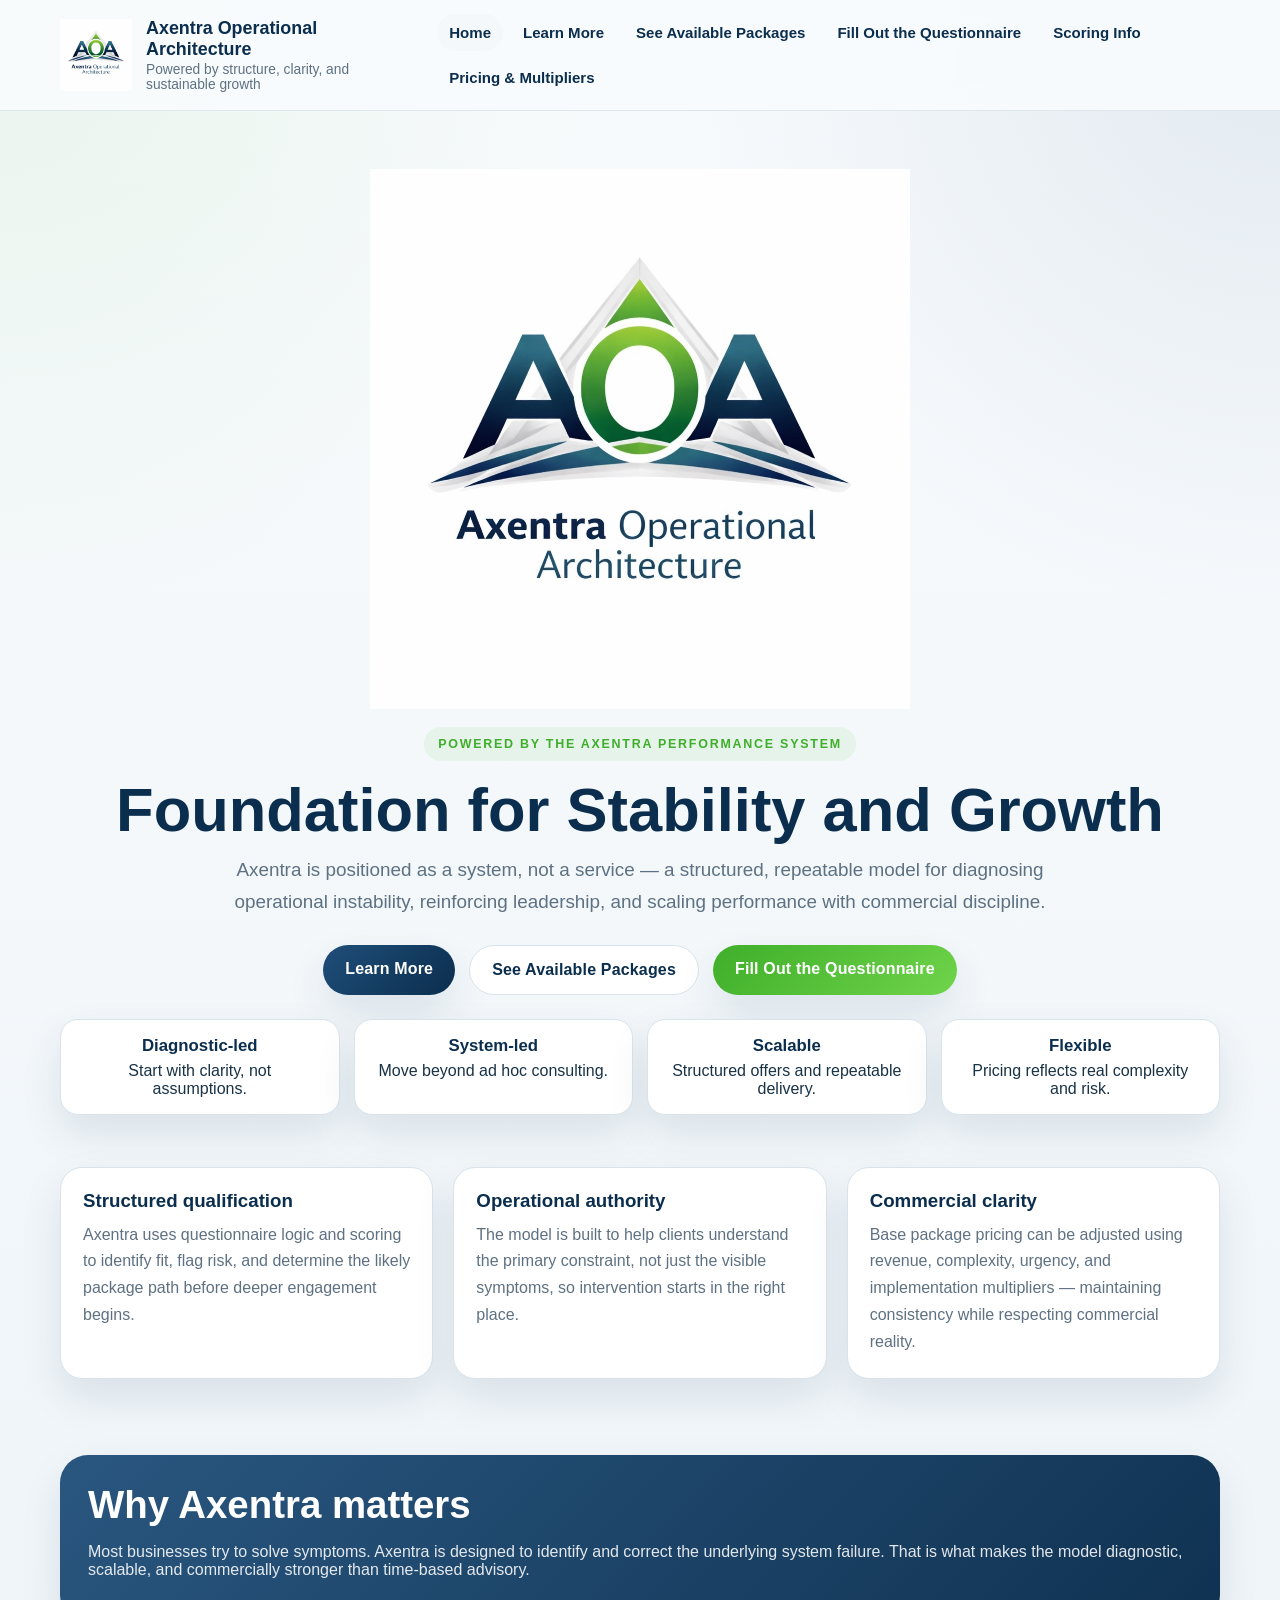
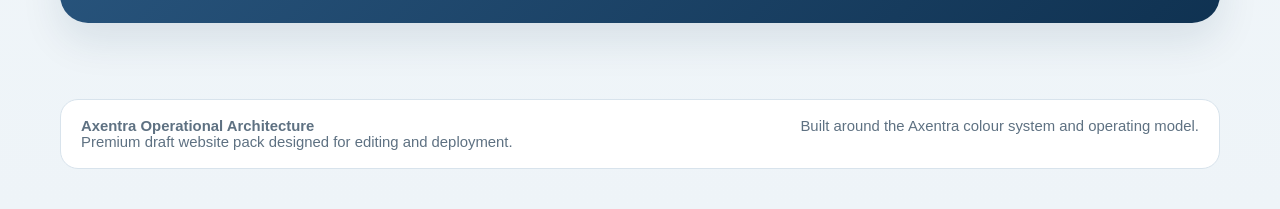
==== index.html @ b26572e5 "Add files via upload" ====
<!doctype html>
<html lang="en">
<head>
  <meta charset="utf-8">
  <meta name="viewport" content="width=device-width,initial-scale=1">
  <title>Home | Axentra Operational Architecture</title>
  <link rel="stylesheet" href="styles.css">
</head>
<body>
  <header class="site-header">
    <div class="container header-inner">
      <a href="index.html" class="brand">
        <img src="logo.png" alt="Axentra logo">
        <div class="brand-text">
          <div class="brand-title">Axentra Operational Architecture</div>
          <div class="brand-sub">Powered by structure, clarity, and sustainable growth</div>
        </div>
      </a>
      <nav class="nav"><a href="index.html" class="active">Home</a><a href="learn-more.html" class="">Learn More</a><a href="packages.html" class="">See Available Packages</a><a href="questionnaire.html" class="">Fill Out the Questionnaire</a><a href="scoring.html" class="">Scoring Info</a><a href="pricing.html" class="">Pricing & Multipliers</a></nav>
    </div>
  </header>
  
<main>
  <section class="hero container">
    <img class="hero-logo" src="logo.png" alt="Axentra logo">
    <div class="eyebrow">Powered by the Axentra Performance System</div>
    <h1>Foundation for Stability and Growth</h1>
    <p class="lead">Axentra is positioned as a system, not a service — a structured, repeatable model for diagnosing operational instability, reinforcing leadership, and scaling performance with commercial discipline.</p>
    <div class="hero-actions">
      <a class="btn btn-primary" href="learn-more.html">Learn More</a>
      <a class="btn btn-secondary" href="packages.html">See Available Packages</a>
      <a class="btn btn-accent" href="questionnaire.html">Fill Out the Questionnaire</a>
    </div>
    <div class="kicker-grid">
      <div class="kicker"><strong>Diagnostic-led</strong>Start with clarity, not assumptions.</div>
      <div class="kicker"><strong>System-led</strong>Move beyond ad hoc consulting.</div>
      <div class="kicker"><strong>Scalable</strong>Structured offers and repeatable delivery.</div>
      <div class="kicker"><strong>Flexible</strong>Pricing reflects real complexity and risk.</div>
    </div>
  </section>

  <section class="section">
    <div class="container cards">
      <div class="card">
        <h3>Structured qualification</h3>
        <p>Axentra uses questionnaire logic and scoring to identify fit, flag risk, and determine the likely package path before deeper engagement begins.</p>
      </div>
      <div class="card">
        <h3>Operational authority</h3>
        <p>The model is built to help clients understand the primary constraint, not just the visible symptoms, so intervention starts in the right place.</p>
      </div>
      <div class="card">
        <h3>Commercial clarity</h3>
        <p>Base package pricing can be adjusted using revenue, complexity, urgency, and implementation multipliers — maintaining consistency while respecting commercial reality.</p>
      </div>
    </div>
  </section>

  <section class="section">
    <div class="container highlight-band">
      <h2>Why Axentra matters</h2>
      <p>Most businesses try to solve symptoms. Axentra is designed to identify and correct the underlying system failure. That is what makes the model diagnostic, scalable, and commercially stronger than time-based advisory.</p>
    </div>
  </section>
</main>

  <footer class="footer">
    <div class="container footer-box">
      <div><strong>Axentra Operational Architecture</strong><br>Premium draft website pack designed for editing and deployment.</div>
      <div>Built around the Axentra colour system and operating model.</div>
    </div>
  </footer>
  <script src="script.js"></script>
</body>
</html>
---- styles.css ----
:root{
  --navy:#0B2E4E;
  --blue:#1F4E79;
  --green:#3FAE2A;
  --light-green:#6FD44A;
  --orange:#F59E0B;
  --teal:#14B8A6;
  --red:#EF4444;
  --soft:#F4F8FB;
  --line:#D8E3EC;
  --text:#183246;
  --muted:#5E7182;
  --white:#FFFFFF;
  --shadow:0 18px 40px rgba(11,46,78,.10);
  --radius:22px;
  --max:1160px;
}
*{box-sizing:border-box}
html{scroll-behavior:smooth}
body{
  margin:0;
  font-family:Arial,Helvetica,sans-serif;
  color:var(--text);
  background:
    radial-gradient(circle at top left, rgba(63,174,42,.08), transparent 28%),
    radial-gradient(circle at top right, rgba(31,78,121,.10), transparent 28%),
    linear-gradient(180deg,#f8fbfd 0%, #eef4f8 100%);
}
a{color:var(--blue);text-decoration:none}
a:hover{text-decoration:underline}
img{display:block;max-width:100%}
.container{width:min(var(--max), calc(100% - 34px));margin:0 auto}
.site-header{
  position:sticky;top:0;z-index:50;
  background:rgba(248,251,253,.93);
  backdrop-filter:blur(12px);
  border-bottom:1px solid rgba(216,227,236,.85);
}
.header-inner{
  display:flex;align-items:center;justify-content:space-between;
  gap:20px;padding:14px 0;
}
.brand{display:flex;align-items:center;gap:14px;min-width:0}
.brand img{width:72px;height:auto}
.brand-text{min-width:0}
.brand-title{font-size:1.12rem;font-weight:800;color:var(--navy)}
.brand-sub{font-size:.86rem;color:var(--muted);margin-top:2px}
.nav{display:flex;flex-wrap:wrap;gap:8px}
.nav a{
  padding:10px 12px;border-radius:999px;
  color:var(--navy);font-weight:700;font-size:.94rem
}
.nav a.active,.nav a:hover{background:var(--soft);text-decoration:none}

.hero{
  padding:58px 0 26px;
  text-align:center;
}
.hero-logo{width:min(540px,88vw);margin:0 auto 18px}
.eyebrow{
  display:inline-block;padding:10px 14px;border-radius:999px;
  text-transform:uppercase;letter-spacing:.14em;font-size:.78rem;font-weight:800;
  color:var(--green);background:rgba(63,174,42,.08)
}
h1{
  margin:18px 0 12px;
  font-size:clamp(2.2rem,4.8vw,4.2rem);
  line-height:1.02;color:var(--navy)
}
.lead,.page-lead{
  max-width:860px;margin:0 auto;
  font-size:clamp(1.02rem,1.9vw,1.18rem);line-height:1.72;color:var(--muted)
}
.hero-actions{
  display:flex;justify-content:center;flex-wrap:wrap;gap:14px;margin-top:26px
}
.btn{
  display:inline-block;padding:15px 22px;border-radius:999px;
  font-weight:800;transition:.18s ease;letter-spacing:.01em
}
.btn:hover{transform:translateY(-1px);text-decoration:none}
.btn-primary{background:linear-gradient(135deg,var(--blue),var(--navy));color:#fff;box-shadow:var(--shadow)}
.btn-accent{background:linear-gradient(135deg,var(--green),var(--light-green));color:#fff;box-shadow:var(--shadow)}
.btn-secondary{background:#fff;color:var(--navy);border:1px solid var(--line)}

.section{padding:26px 0 50px}
.section h2,.page-title{
  margin:0 0 10px;color:var(--navy);font-size:clamp(1.7rem,3vw,2.5rem)
}
.section-intro{margin:0 0 22px;color:var(--muted);line-height:1.7}
.page-hero{padding:42px 0 10px}
.page-header-logo{width:180px;margin-bottom:16px}
.badge{
  display:inline-block;padding:7px 11px;border-radius:999px;
  background:rgba(31,78,121,.09);color:var(--blue);
  font-size:.8rem;font-weight:800;letter-spacing:.03em
}
.grid-3,.grid-2,.cards{display:grid;gap:20px}
.grid-3,.cards{grid-template-columns:repeat(3,minmax(0,1fr))}
.grid-2{grid-template-columns:repeat(2,minmax(0,1fr))}
.card{
  background:#fff;border:1px solid var(--line);border-radius:var(--radius);
  padding:22px;box-shadow:var(--shadow)
}
.card h3{margin:0 0 10px;color:var(--navy)}
.card p{margin:0;color:var(--muted);line-height:1.68}
.card ul{margin:0;padding-left:18px;line-height:1.68}
.highlight-band{
  background:linear-gradient(135deg, rgba(31,78,121,.95), rgba(11,46,78,.98));
  color:#fff;border-radius:28px;padding:28px;box-shadow:var(--shadow)
}
.highlight-band h2{color:#fff}
.highlight-band p{color:rgba(255,255,255,.88)}
.package-card .sub{margin:.15rem 0 1rem;color:var(--muted)}
.note{margin-top:14px;font-size:.92rem;color:var(--muted)}
.table-wrap{
  background:#fff;border:1px solid var(--line);border-radius:var(--radius);
  overflow-x:auto;box-shadow:var(--shadow)
}
table{width:100%;border-collapse:collapse;min-width:760px}
th,td{padding:14px 16px;border-bottom:1px solid var(--line);vertical-align:top}
th{background:var(--navy);color:#fff;text-align:left}
tr:nth-child(even) td{background:#fbfdff}
.form-wrap,.score-panel{
  background:#fff;border:1px solid var(--line);border-radius:var(--radius);
  padding:24px;box-shadow:var(--shadow)
}
.score-panel{
  background:
   linear-gradient(135deg, rgba(31,78,121,.06), rgba(63,174,42,.06)),
   #fff;
}
.score-big{font-size:3rem;line-height:1;color:var(--navy);font-weight:900;margin:8px 0 10px}
.score-tier{font-size:1.16rem;font-weight:800;color:var(--green);margin-bottom:10px}
.field{margin-bottom:18px}
label{display:block;font-weight:800;margin-bottom:8px;color:var(--navy)}
.radio-group{display:grid;gap:9px}
.radio-item{
  display:flex;gap:10px;align-items:flex-start;padding:12px 14px;
  border-radius:14px;border:1px solid var(--line);background:#fcfeff
}
.radio-item input{width:auto;margin-top:2px}
.radio-item span{display:block}
.muted{color:var(--muted)}
.hr{border:0;border-top:1px solid var(--line);margin:18px 0}
.footer{padding:26px 0 40px;color:var(--muted);font-size:.93rem}
.footer-box{
  display:flex;justify-content:space-between;gap:18px;flex-wrap:wrap;
  background:#fff;border:1px solid var(--line);border-radius:18px;padding:18px 20px
}
.list-check{padding-left:18px;line-height:1.7}
.kicker-grid{display:grid;grid-template-columns:repeat(4,minmax(0,1fr));gap:14px;margin-top:24px}
.kicker{
  background:#fff;border:1px solid var(--line);border-radius:18px;padding:16px 18px;box-shadow:var(--shadow)
}
.kicker strong{display:block;color:var(--navy);font-size:1.05rem;margin-bottom:6px}
@media (max-width:980px){
  .grid-3,.cards,.grid-2,.kicker-grid{grid-template-columns:1fr}
  .header-inner{flex-direction:column;align-items:flex-start}
}
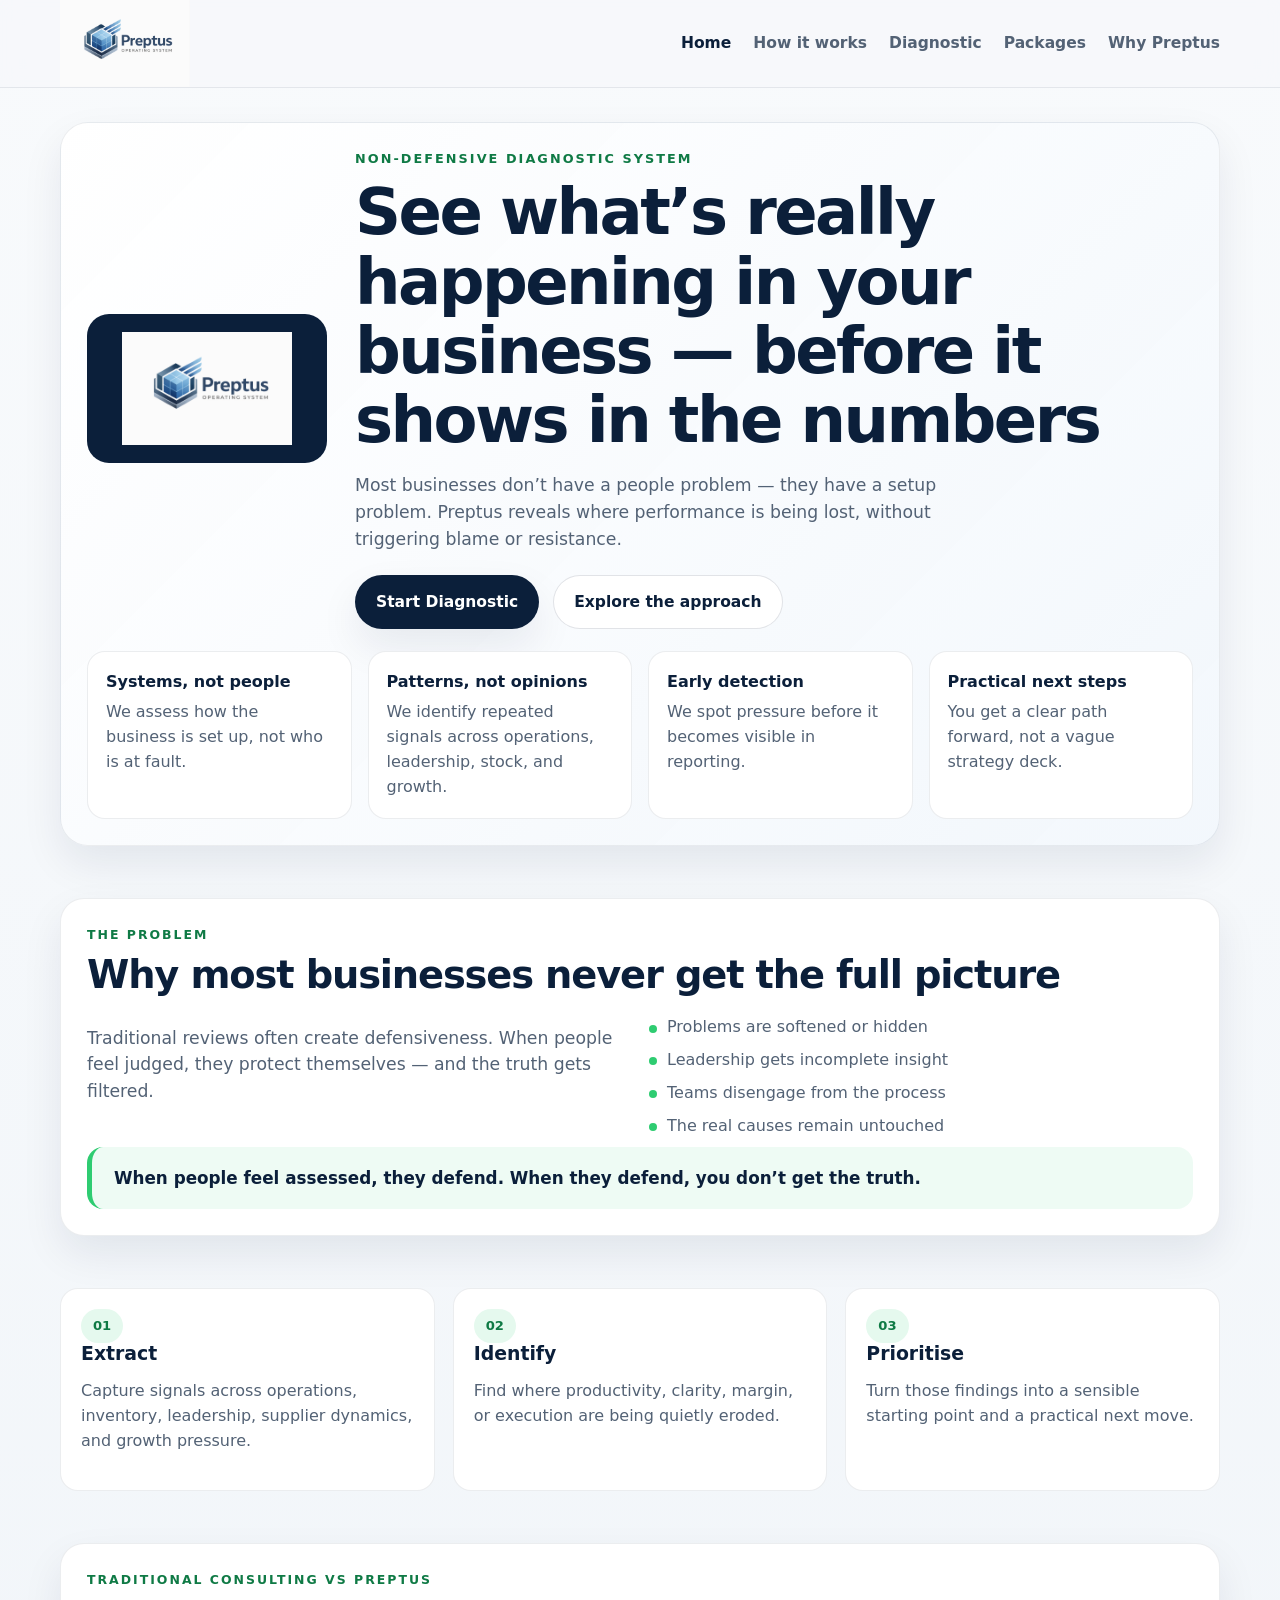
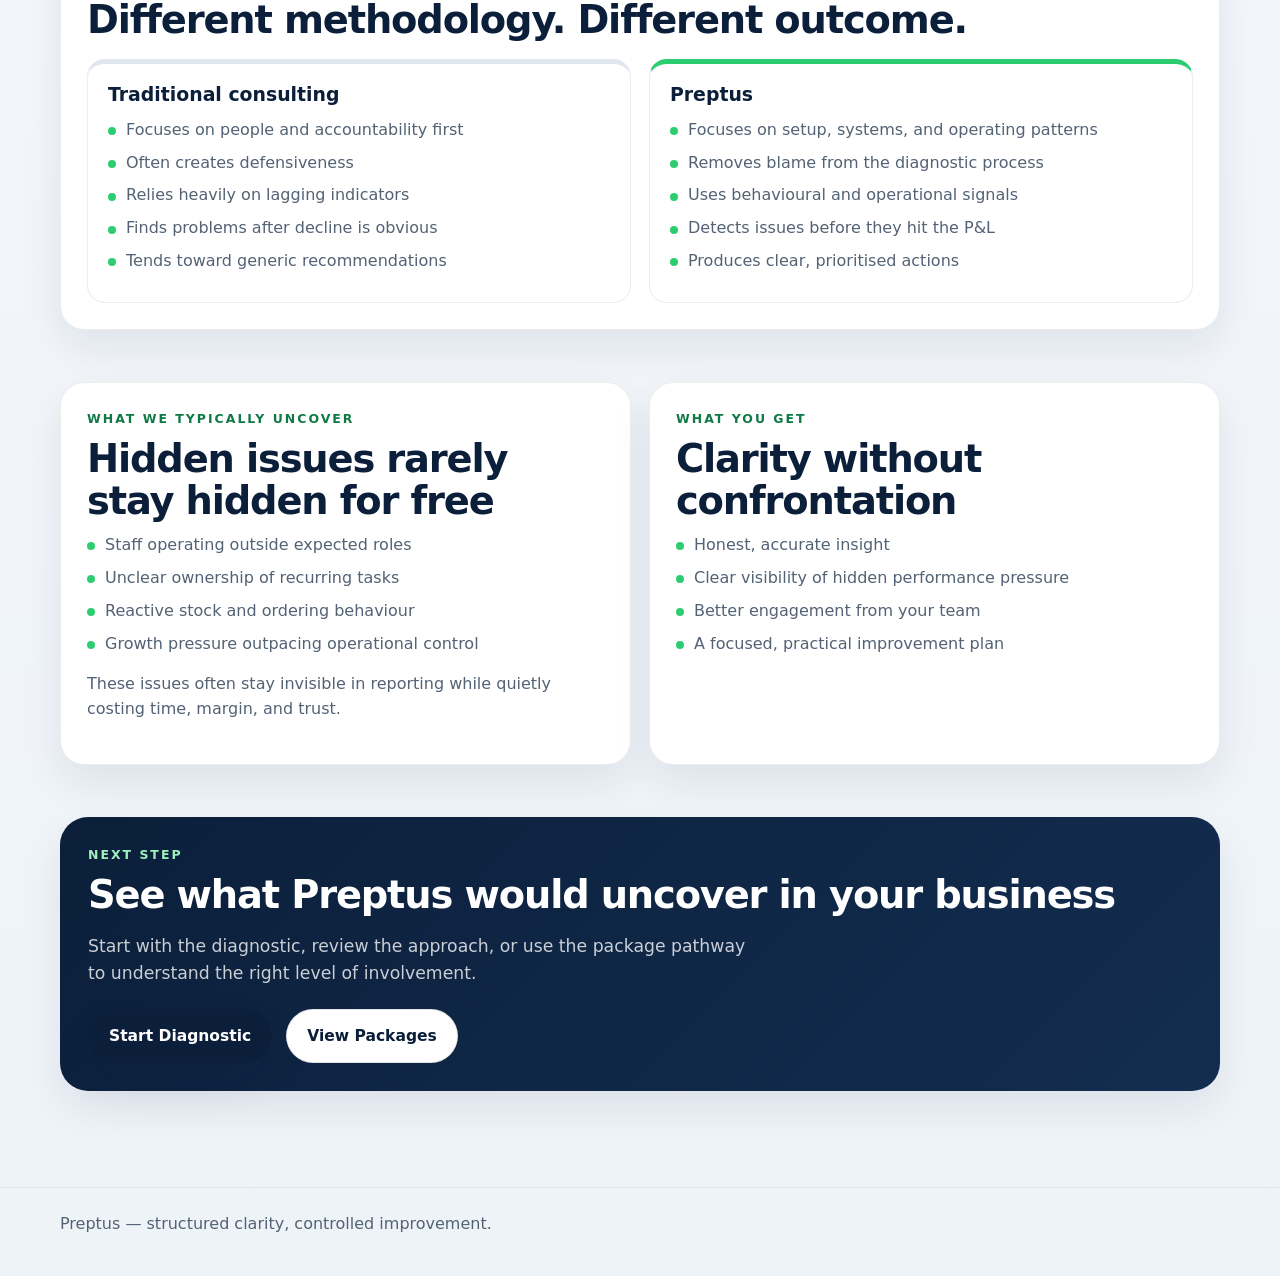
==== commit 210e707c: "Add files via upload" ====
--- a/index.html
+++ b/index.html
@@ -1,75 +1,167 @@
-<!doctype html>
+<!DOCTYPE html>
 <html lang="en">
 <head>
-  <meta charset="utf-8">
-  <meta name="viewport" content="width=device-width,initial-scale=1">
-  <title>Home | Axentra Operational Architecture</title>
-  <link rel="stylesheet" href="styles.css">
+  <meta charset="UTF-8" />
+  <meta name="viewport" content="width=device-width, initial-scale=1.0" />
+  <title>Preptus | See what’s really happening in your business</title>
+  <meta name="description" content="Preptus is a non-defensive diagnostic system that reveals hidden operational issues before they show in the numbers." />
+  <link rel="stylesheet" href="styles.css" />
 </head>
 <body>
   <header class="site-header">
-    <div class="container header-inner">
-      <a href="index.html" class="brand">
-        <img src="logo.png" alt="Axentra logo">
-        <div class="brand-text">
-          <div class="brand-title">Axentra Operational Architecture</div>
-          <div class="brand-sub">Powered by structure, clarity, and sustainable growth</div>
-        </div>
+    <div class="container nav-wrap">
+      <a class="brand" href="index.html">
+        <img src="assets/logo.png" alt="Preptus logo" />
       </a>
-      <nav class="nav"><a href="index.html" class="active">Home</a><a href="learn-more.html" class="">Learn More</a><a href="packages.html" class="">See Available Packages</a><a href="questionnaire.html" class="">Fill Out the Questionnaire</a><a href="scoring.html" class="">Scoring Info</a><a href="pricing.html" class="">Pricing & Multipliers</a></nav>
+      <nav class="nav-links">
+        <a class="active" href="index.html">Home</a>
+        <a href="how-it-works.html">How it works</a>
+        <a href="diagnostic.html">Diagnostic</a>
+        <a href="packages.html">Packages</a>
+        <a href="why-preptus.html">Why Preptus</a>
+      </nav>
     </div>
   </header>
-  
-<main>
-  <section class="hero container">
-    <img class="hero-logo" src="logo.png" alt="Axentra logo">
-    <div class="eyebrow">Powered by the Axentra Performance System</div>
-    <h1>Foundation for Stability and Growth</h1>
-    <p class="lead">Axentra is positioned as a system, not a service — a structured, repeatable model for diagnosing operational instability, reinforcing leadership, and scaling performance with commercial discipline.</p>
-    <div class="hero-actions">
-      <a class="btn btn-primary" href="learn-more.html">Learn More</a>
-      <a class="btn btn-secondary" href="packages.html">See Available Packages</a>
-      <a class="btn btn-accent" href="questionnaire.html">Fill Out the Questionnaire</a>
-    </div>
-    <div class="kicker-grid">
-      <div class="kicker"><strong>Diagnostic-led</strong>Start with clarity, not assumptions.</div>
-      <div class="kicker"><strong>System-led</strong>Move beyond ad hoc consulting.</div>
-      <div class="kicker"><strong>Scalable</strong>Structured offers and repeatable delivery.</div>
-      <div class="kicker"><strong>Flexible</strong>Pricing reflects real complexity and risk.</div>
-    </div>
-  </section>
 
-  <section class="section">
-    <div class="container cards">
-      <div class="card">
-        <h3>Structured qualification</h3>
-        <p>Axentra uses questionnaire logic and scoring to identify fit, flag risk, and determine the likely package path before deeper engagement begins.</p>
+  <main>
+    <section class="hero-band">
+      <div class="container">
+        <div class="hero-panel">
+          <div class="header-band">
+            <div class="logo-box">
+              <img src="assets/logo.png" alt="Preptus logo" />
+            </div>
+            <div>
+              <div class="eyebrow">Non-defensive diagnostic system</div>
+              <h1>See what’s really happening in your business — before it shows in the numbers</h1>
+              <p class="lead">Most businesses don’t have a people problem — they have a setup problem. Preptus reveals where performance is being lost, without triggering blame or resistance.</p>
+              <div class="hero-actions">
+                <a class="btn btn-primary" href="diagnostic.html">Start Diagnostic</a>
+                <a class="btn btn-secondary" href="how-it-works.html">Explore the approach</a>
+              </div>
+            </div>
+          </div>
+          <div class="hero-mini-grid">
+            <div class="hero-mini"><strong>Systems, not people</strong><span class="muted">We assess how the business is set up, not who is at fault.</span></div>
+            <div class="hero-mini"><strong>Patterns, not opinions</strong><span class="muted">We identify repeated signals across operations, leadership, stock, and growth.</span></div>
+            <div class="hero-mini"><strong>Early detection</strong><span class="muted">We spot pressure before it becomes visible in reporting.</span></div>
+            <div class="hero-mini"><strong>Practical next steps</strong><span class="muted">You get a clear path forward, not a vague strategy deck.</span></div>
+          </div>
+        </div>
       </div>
-      <div class="card">
-        <h3>Operational authority</h3>
-        <p>The model is built to help clients understand the primary constraint, not just the visible symptoms, so intervention starts in the right place.</p>
+    </section>
+
+    <section>
+      <div class="container section-card">
+        <div class="kicker">The problem</div>
+        <h2>Why most businesses never get the full picture</h2>
+        <div class="grid-2">
+          <div>
+            <p class="lead">Traditional reviews often create defensiveness. When people feel judged, they protect themselves — and the truth gets filtered.</p>
+          </div>
+          <div>
+            <ul class="clean">
+              <li>Problems are softened or hidden</li>
+              <li>Leadership gets incomplete insight</li>
+              <li>Teams disengage from the process</li>
+              <li>The real causes remain untouched</li>
+            </ul>
+          </div>
+        </div>
+        <div class="quote-band">When people feel assessed, they defend. When they defend, you don’t get the truth.</div>
       </div>
-      <div class="card">
-        <h3>Commercial clarity</h3>
-        <p>Base package pricing can be adjusted using revenue, complexity, urgency, and implementation multipliers — maintaining consistency while respecting commercial reality.</p>
+    </section>
+
+    <section>
+      <div class="container grid-3">
+        <article class="step">
+          <div class="badge">01</div>
+          <h3>Extract</h3>
+          <p class="muted">Capture signals across operations, inventory, leadership, supplier dynamics, and growth pressure.</p>
+        </article>
+        <article class="step">
+          <div class="badge">02</div>
+          <h3>Identify</h3>
+          <p class="muted">Find where productivity, clarity, margin, or execution are being quietly eroded.</p>
+        </article>
+        <article class="step">
+          <div class="badge">03</div>
+          <h3>Prioritise</h3>
+          <p class="muted">Turn those findings into a sensible starting point and a practical next move.</p>
+        </article>
       </div>
-    </div>
-  </section>
+    </section>
 
-  <section class="section">
-    <div class="container highlight-band">
-      <h2>Why Axentra matters</h2>
-      <p>Most businesses try to solve symptoms. Axentra is designed to identify and correct the underlying system failure. That is what makes the model diagnostic, scalable, and commercially stronger than time-based advisory.</p>
-    </div>
-  </section>
-</main>
+    <section>
+      <div class="container section-card">
+        <div class="kicker">Traditional consulting vs Preptus</div>
+        <h2>Different methodology. Different outcome.</h2>
+        <div class="compare-grid">
+          <div class="compare-cell negative">
+            <h3>Traditional consulting</h3>
+            <ul class="clean">
+              <li>Focuses on people and accountability first</li>
+              <li>Often creates defensiveness</li>
+              <li>Relies heavily on lagging indicators</li>
+              <li>Finds problems after decline is obvious</li>
+              <li>Tends toward generic recommendations</li>
+            </ul>
+          </div>
+          <div class="compare-cell positive">
+            <h3>Preptus</h3>
+            <ul class="clean">
+              <li>Focuses on setup, systems, and operating patterns</li>
+              <li>Removes blame from the diagnostic process</li>
+              <li>Uses behavioural and operational signals</li>
+              <li>Detects issues before they hit the P&amp;L</li>
+              <li>Produces clear, prioritised actions</li>
+            </ul>
+          </div>
+        </div>
+      </div>
+    </section>
+
+    <section>
+      <div class="container grid-2">
+        <div class="section-card">
+          <div class="kicker">What we typically uncover</div>
+          <h2>Hidden issues rarely stay hidden for free</h2>
+          <ul class="clean">
+            <li>Staff operating outside expected roles</li>
+            <li>Unclear ownership of recurring tasks</li>
+            <li>Reactive stock and ordering behaviour</li>
+            <li>Growth pressure outpacing operational control</li>
+          </ul>
+          <p class="muted">These issues often stay invisible in reporting while quietly costing time, margin, and trust.</p>
+        </div>
+        <div class="section-card">
+          <div class="kicker">What you get</div>
+          <h2>Clarity without confrontation</h2>
+          <ul class="clean">
+            <li>Honest, accurate insight</li>
+            <li>Clear visibility of hidden performance pressure</li>
+            <li>Better engagement from your team</li>
+            <li>A focused, practical improvement plan</li>
+          </ul>
+        </div>
+      </div>
+    </section>
+
+    <section>
+      <div class="container cta-panel">
+        <div class="kicker" style="color:#9ef0bf;">Next step</div>
+        <h2>See what Preptus would uncover in your business</h2>
+        <p class="lead">Start with the diagnostic, review the approach, or use the package pathway to understand the right level of involvement.</p>
+        <div class="cta-row">
+          <a class="btn btn-primary" href="diagnostic.html">Start Diagnostic</a>
+          <a class="btn btn-secondary" href="packages.html">View Packages</a>
+        </div>
+      </div>
+    </section>
+  </main>
 
   <footer class="footer">
-    <div class="container footer-box">
-      <div><strong>Axentra Operational Architecture</strong><br>Premium draft website pack designed for editing and deployment.</div>
-      <div>Built around the Axentra colour system and operating model.</div>
-    </div>
+    <div class="container">Preptus — structured clarity, controlled improvement.</div>
   </footer>
-  <script src="script.js"></script>
 </body>
-</html>+</html>
--- a/styles.css
+++ b/styles.css
@@ -1,161 +1,150 @@
-
-:root{
-  --navy:#0B2E4E;
-  --blue:#1F4E79;
-  --green:#3FAE2A;
-  --light-green:#6FD44A;
-  --orange:#F59E0B;
-  --teal:#14B8A6;
-  --red:#EF4444;
-  --soft:#F4F8FB;
-  --line:#D8E3EC;
-  --text:#183246;
-  --muted:#5E7182;
-  --white:#FFFFFF;
-  --shadow:0 18px 40px rgba(11,46,78,.10);
-  --radius:22px;
-  --max:1160px;
+:root {
+  --bg: #f6f8fb;
+  --panel: #ffffff;
+  --ink: #0b1f3a;
+  --muted: #536275;
+  --line: #d9e1ea;
+  --accent: #2ecc71;
+  --accent-2: #0f7a45;
+  --shadow: 0 18px 40px rgba(11,31,58,0.08);
+  --radius: 18px;
+  --max: 1160px;
 }
-*{box-sizing:border-box}
-html{scroll-behavior:smooth}
-body{
-  margin:0;
-  font-family:Arial,Helvetica,sans-serif;
-  color:var(--text);
-  background:
-    radial-gradient(circle at top left, rgba(63,174,42,.08), transparent 28%),
-    radial-gradient(circle at top right, rgba(31,78,121,.10), transparent 28%),
-    linear-gradient(180deg,#f8fbfd 0%, #eef4f8 100%);
+* { box-sizing: border-box; }
+html { scroll-behavior: smooth; }
+body {
+  margin: 0;
+  font-family: Inter, ui-sans-serif, system-ui, -apple-system, BlinkMacSystemFont, "Segoe UI", sans-serif;
+  background: linear-gradient(180deg, #f8fafc 0%, #eef3f8 100%);
+  color: var(--ink);
+  line-height: 1.55;
 }
-a{color:var(--blue);text-decoration:none}
-a:hover{text-decoration:underline}
-img{display:block;max-width:100%}
-.container{width:min(var(--max), calc(100% - 34px));margin:0 auto}
-.site-header{
-  position:sticky;top:0;z-index:50;
-  background:rgba(248,251,253,.93);
-  backdrop-filter:blur(12px);
-  border-bottom:1px solid rgba(216,227,236,.85);
+a { color: inherit; text-decoration: none; }
+img { max-width: 100%; display: block; }
+.container { width: min(var(--max), calc(100% - 40px)); margin: 0 auto; }
+.site-header {
+  position: sticky; top: 0; z-index: 30;
+  backdrop-filter: blur(10px);
+  background: rgba(246,248,251,0.88);
+  border-bottom: 1px solid rgba(11,31,58,0.08);
 }
-.header-inner{
-  display:flex;align-items:center;justify-content:space-between;
-  gap:20px;padding:14px 0;
+.nav-wrap { display: flex; align-items: center; justify-content: space-between; gap: 24px; min-height: 78px; }
+.brand { display: flex; align-items: center; gap: 14px; min-width: 0; }
+.brand img { width: 130px; height: auto; }
+.brand-mark { font-size: 0.8rem; letter-spacing: 0.14em; text-transform: uppercase; color: var(--muted); }
+.nav-links { display: flex; gap: 22px; align-items: center; flex-wrap: wrap; }
+.nav-links a { color: var(--muted); font-weight: 600; font-size: 0.97rem; }
+.nav-links a:hover, .nav-links a.active { color: var(--ink); }
+.btn {
+  display: inline-flex; align-items: center; justify-content: center; gap: 10px;
+  padding: 14px 20px; border-radius: 999px; font-weight: 700; font-size: 0.97rem;
+  transition: 160ms ease; border: 1px solid transparent; cursor: pointer;
 }
-.brand{display:flex;align-items:center;gap:14px;min-width:0}
-.brand img{width:72px;height:auto}
-.brand-text{min-width:0}
-.brand-title{font-size:1.12rem;font-weight:800;color:var(--navy)}
-.brand-sub{font-size:.86rem;color:var(--muted);margin-top:2px}
-.nav{display:flex;flex-wrap:wrap;gap:8px}
-.nav a{
-  padding:10px 12px;border-radius:999px;
-  color:var(--navy);font-weight:700;font-size:.94rem
+.btn-primary { background: var(--ink); color: white; box-shadow: var(--shadow); }
+.btn-primary:hover { transform: translateY(-1px); }
+.btn-secondary { background: white; color: var(--ink); border-color: rgba(11,31,58,0.12); }
+.btn-secondary:hover { border-color: rgba(11,31,58,0.24); }
+.hero-band {
+  padding: 34px 0 26px;
 }
-.nav a.active,.nav a:hover{background:var(--soft);text-decoration:none}
-
-.hero{
-  padding:58px 0 26px;
-  text-align:center;
+.hero-panel {
+  background: linear-gradient(135deg, rgba(255,255,255,0.98), rgba(242,247,252,0.96));
+  border: 1px solid rgba(11,31,58,0.08);
+  border-radius: 28px;
+  box-shadow: var(--shadow);
+  padding: 26px;
 }
-.hero-logo{width:min(540px,88vw);margin:0 auto 18px}
-.eyebrow{
-  display:inline-block;padding:10px 14px;border-radius:999px;
-  text-transform:uppercase;letter-spacing:.14em;font-size:.78rem;font-weight:800;
-  color:var(--green);background:rgba(63,174,42,.08)
+.header-band {
+  display: grid;
+  grid-template-columns: 240px 1fr;
+  gap: 28px;
+  align-items: center;
 }
-h1{
-  margin:18px 0 12px;
-  font-size:clamp(2.2rem,4.8vw,4.2rem);
-  line-height:1.02;color:var(--navy)
+.header-band .logo-box {
+  background: #0b1f3a;
+  border-radius: 22px;
+  padding: 18px;
+  display: grid; place-items: center;
+  min-height: 144px;
 }
-.lead,.page-lead{
-  max-width:860px;margin:0 auto;
-  font-size:clamp(1.02rem,1.9vw,1.18rem);line-height:1.72;color:var(--muted)
+.header-band .logo-box img { width: 170px; object-fit: contain; }
+.eyebrow {
+  font-size: 0.8rem; text-transform: uppercase; letter-spacing: 0.16em;
+  color: var(--accent-2); font-weight: 800; margin-bottom: 10px;
 }
-.hero-actions{
-  display:flex;justify-content:center;flex-wrap:wrap;gap:14px;margin-top:26px
+h1, h2, h3 { margin: 0 0 12px; line-height: 1.08; }
+h1 { font-size: clamp(2.2rem, 5vw, 4.35rem); letter-spacing: -0.04em; }
+h2 { font-size: clamp(1.6rem, 3vw, 2.6rem); letter-spacing: -0.03em; }
+h3 { font-size: 1.18rem; }
+.lead { font-size: 1.08rem; color: var(--muted); max-width: 60ch; }
+.hero-actions, .cta-row { display: flex; flex-wrap: wrap; gap: 14px; margin-top: 22px; }
+main { padding-bottom: 70px; }
+section { padding: 26px 0; }
+.section-card {
+  background: var(--panel);
+  border: 1px solid rgba(11,31,58,0.08);
+  border-radius: 24px;
+  box-shadow: var(--shadow);
+  padding: 26px;
 }
-.btn{
-  display:inline-block;padding:15px 22px;border-radius:999px;
-  font-weight:800;transition:.18s ease;letter-spacing:.01em
+.kicker { color: var(--accent-2); text-transform: uppercase; letter-spacing: 0.16em; font-size: 0.78rem; font-weight: 800; margin-bottom: 10px; }
+.grid-2, .grid-3, .grid-4 { display: grid; gap: 18px; }
+.grid-2 { grid-template-columns: repeat(2, minmax(0, 1fr)); }
+.grid-3 { grid-template-columns: repeat(3, minmax(0, 1fr)); }
+.grid-4 { grid-template-columns: repeat(4, minmax(0, 1fr)); }
+.stat, .card, .feature, .step, .compare-cell, .quote-block {
+  background: #fff;
+  border: 1px solid rgba(11,31,58,0.08);
+  border-radius: var(--radius);
+  padding: 20px;
 }
-.btn:hover{transform:translateY(-1px);text-decoration:none}
-.btn-primary{background:linear-gradient(135deg,var(--blue),var(--navy));color:#fff;box-shadow:var(--shadow)}
-.btn-accent{background:linear-gradient(135deg,var(--green),var(--light-green));color:#fff;box-shadow:var(--shadow)}
-.btn-secondary{background:#fff;color:var(--navy);border:1px solid var(--line)}
-
-.section{padding:26px 0 50px}
-.section h2,.page-title{
-  margin:0 0 10px;color:var(--navy);font-size:clamp(1.7rem,3vw,2.5rem)
+.stat strong, .metric { display: block; font-size: 1.65rem; letter-spacing: -0.04em; margin-bottom: 6px; }
+.muted { color: var(--muted); }
+ul.clean { list-style: none; padding: 0; margin: 0; }
+ul.clean li { position: relative; padding-left: 18px; margin: 8px 0; color: var(--muted); }
+ul.clean li::before { content: ""; width: 8px; height: 8px; border-radius: 50%; background: var(--accent); position: absolute; left: 0; top: 0.58em; }
+.compare-grid { display: grid; grid-template-columns: repeat(2, minmax(0, 1fr)); gap: 18px; margin-top: 18px; }
+.compare-cell h3 { margin-bottom: 14px; }
+.compare-cell.negative { border-top: 5px solid #dfe6ee; }
+.compare-cell.positive { border-top: 5px solid var(--accent); }
+.quote-band {
+  border-left: 5px solid var(--accent); padding: 18px 22px; background: rgba(46,204,113,0.08);
+  border-radius: 16px; font-weight: 700; font-size: 1.05rem;
 }
-.section-intro{margin:0 0 22px;color:var(--muted);line-height:1.7}
-.page-hero{padding:42px 0 10px}
-.page-header-logo{width:180px;margin-bottom:16px}
-.badge{
-  display:inline-block;padding:7px 11px;border-radius:999px;
-  background:rgba(31,78,121,.09);color:var(--blue);
-  font-size:.8rem;font-weight:800;letter-spacing:.03em
+.cta-panel {
+  background: linear-gradient(135deg, #0b1f3a 0%, #132d50 100%);
+  color: white; border-radius: 28px; padding: 28px; box-shadow: var(--shadow);
 }
-.grid-3,.grid-2,.cards{display:grid;gap:20px}
-.grid-3,.cards{grid-template-columns:repeat(3,minmax(0,1fr))}
-.grid-2{grid-template-columns:repeat(2,minmax(0,1fr))}
-.card{
-  background:#fff;border:1px solid var(--line);border-radius:var(--radius);
-  padding:22px;box-shadow:var(--shadow)
+.cta-panel .lead, .cta-panel .muted { color: rgba(255,255,255,0.78); }
+.footer { border-top: 1px solid rgba(11,31,58,0.08); padding: 24px 0 40px; color: var(--muted); }
+.table {
+  width: 100%; border-collapse: separate; border-spacing: 0; overflow: hidden;
+  border: 1px solid rgba(11,31,58,0.08); border-radius: 18px; margin-top: 16px;
 }
-.card h3{margin:0 0 10px;color:var(--navy)}
-.card p{margin:0;color:var(--muted);line-height:1.68}
-.card ul{margin:0;padding-left:18px;line-height:1.68}
-.highlight-band{
-  background:linear-gradient(135deg, rgba(31,78,121,.95), rgba(11,46,78,.98));
-  color:#fff;border-radius:28px;padding:28px;box-shadow:var(--shadow)
+.table th, .table td { padding: 16px; text-align: left; vertical-align: top; }
+.table th { background: #edf3f8; }
+.table tr + tr td { border-top: 1px solid rgba(11,31,58,0.08); }
+.badge { display: inline-flex; padding: 7px 12px; border-radius: 999px; background: rgba(46,204,113,0.12); color: var(--accent-2); font-weight: 800; font-size: 0.82rem; }
+.package-card { position: relative; overflow: hidden; }
+.package-card::after {
+  content: ""; position: absolute; inset: auto -20px -40px auto; width: 120px; height: 120px;
+  background: radial-gradient(circle, rgba(46,204,113,0.16), transparent 70%);
 }
-.highlight-band h2{color:#fff}
-.highlight-band p{color:rgba(255,255,255,.88)}
-.package-card .sub{margin:.15rem 0 1rem;color:var(--muted)}
-.note{margin-top:14px;font-size:.92rem;color:var(--muted)}
-.table-wrap{
-  background:#fff;border:1px solid var(--line);border-radius:var(--radius);
-  overflow-x:auto;box-shadow:var(--shadow)
+.small { font-size: 0.95rem; }
+.hero-mini-grid { display: grid; grid-template-columns: repeat(4, minmax(0, 1fr)); gap: 16px; margin-top: 22px; }
+.hero-mini { padding: 18px; border-radius: 18px; background: white; border: 1px solid rgba(11,31,58,0.08); }
+.hero-mini strong { display: block; margin-bottom: 6px; }
+@media (max-width: 980px) {
+  .header-band { grid-template-columns: 1fr; }
+  .header-band .logo-box { min-height: 120px; }
+  .grid-2, .grid-3, .grid-4, .compare-grid, .hero-mini-grid { grid-template-columns: 1fr; }
+  .nav-wrap { padding: 12px 0; align-items: flex-start; }
+  .nav-links { gap: 14px; }
 }
-table{width:100%;border-collapse:collapse;min-width:760px}
-th,td{padding:14px 16px;border-bottom:1px solid var(--line);vertical-align:top}
-th{background:var(--navy);color:#fff;text-align:left}
-tr:nth-child(even) td{background:#fbfdff}
-.form-wrap,.score-panel{
-  background:#fff;border:1px solid var(--line);border-radius:var(--radius);
-  padding:24px;box-shadow:var(--shadow)
+@media (max-width: 720px) {
+  .container { width: min(var(--max), calc(100% - 24px)); }
+  .hero-panel, .section-card, .cta-panel { padding: 20px; }
+  .brand img { width: 112px; }
+  .nav-wrap { flex-direction: column; }
+  .hero-actions .btn, .cta-row .btn { width: 100%; }
 }
-.score-panel{
-  background:
-   linear-gradient(135deg, rgba(31,78,121,.06), rgba(63,174,42,.06)),
-   #fff;
-}
-.score-big{font-size:3rem;line-height:1;color:var(--navy);font-weight:900;margin:8px 0 10px}
-.score-tier{font-size:1.16rem;font-weight:800;color:var(--green);margin-bottom:10px}
-.field{margin-bottom:18px}
-label{display:block;font-weight:800;margin-bottom:8px;color:var(--navy)}
-.radio-group{display:grid;gap:9px}
-.radio-item{
-  display:flex;gap:10px;align-items:flex-start;padding:12px 14px;
-  border-radius:14px;border:1px solid var(--line);background:#fcfeff
-}
-.radio-item input{width:auto;margin-top:2px}
-.radio-item span{display:block}
-.muted{color:var(--muted)}
-.hr{border:0;border-top:1px solid var(--line);margin:18px 0}
-.footer{padding:26px 0 40px;color:var(--muted);font-size:.93rem}
-.footer-box{
-  display:flex;justify-content:space-between;gap:18px;flex-wrap:wrap;
-  background:#fff;border:1px solid var(--line);border-radius:18px;padding:18px 20px
-}
-.list-check{padding-left:18px;line-height:1.7}
-.kicker-grid{display:grid;grid-template-columns:repeat(4,minmax(0,1fr));gap:14px;margin-top:24px}
-.kicker{
-  background:#fff;border:1px solid var(--line);border-radius:18px;padding:16px 18px;box-shadow:var(--shadow)
-}
-.kicker strong{display:block;color:var(--navy);font-size:1.05rem;margin-bottom:6px}
-@media (max-width:980px){
-  .grid-3,.cards,.grid-2,.kicker-grid{grid-template-columns:1fr}
-  .header-inner{flex-direction:column;align-items:flex-start}
-}
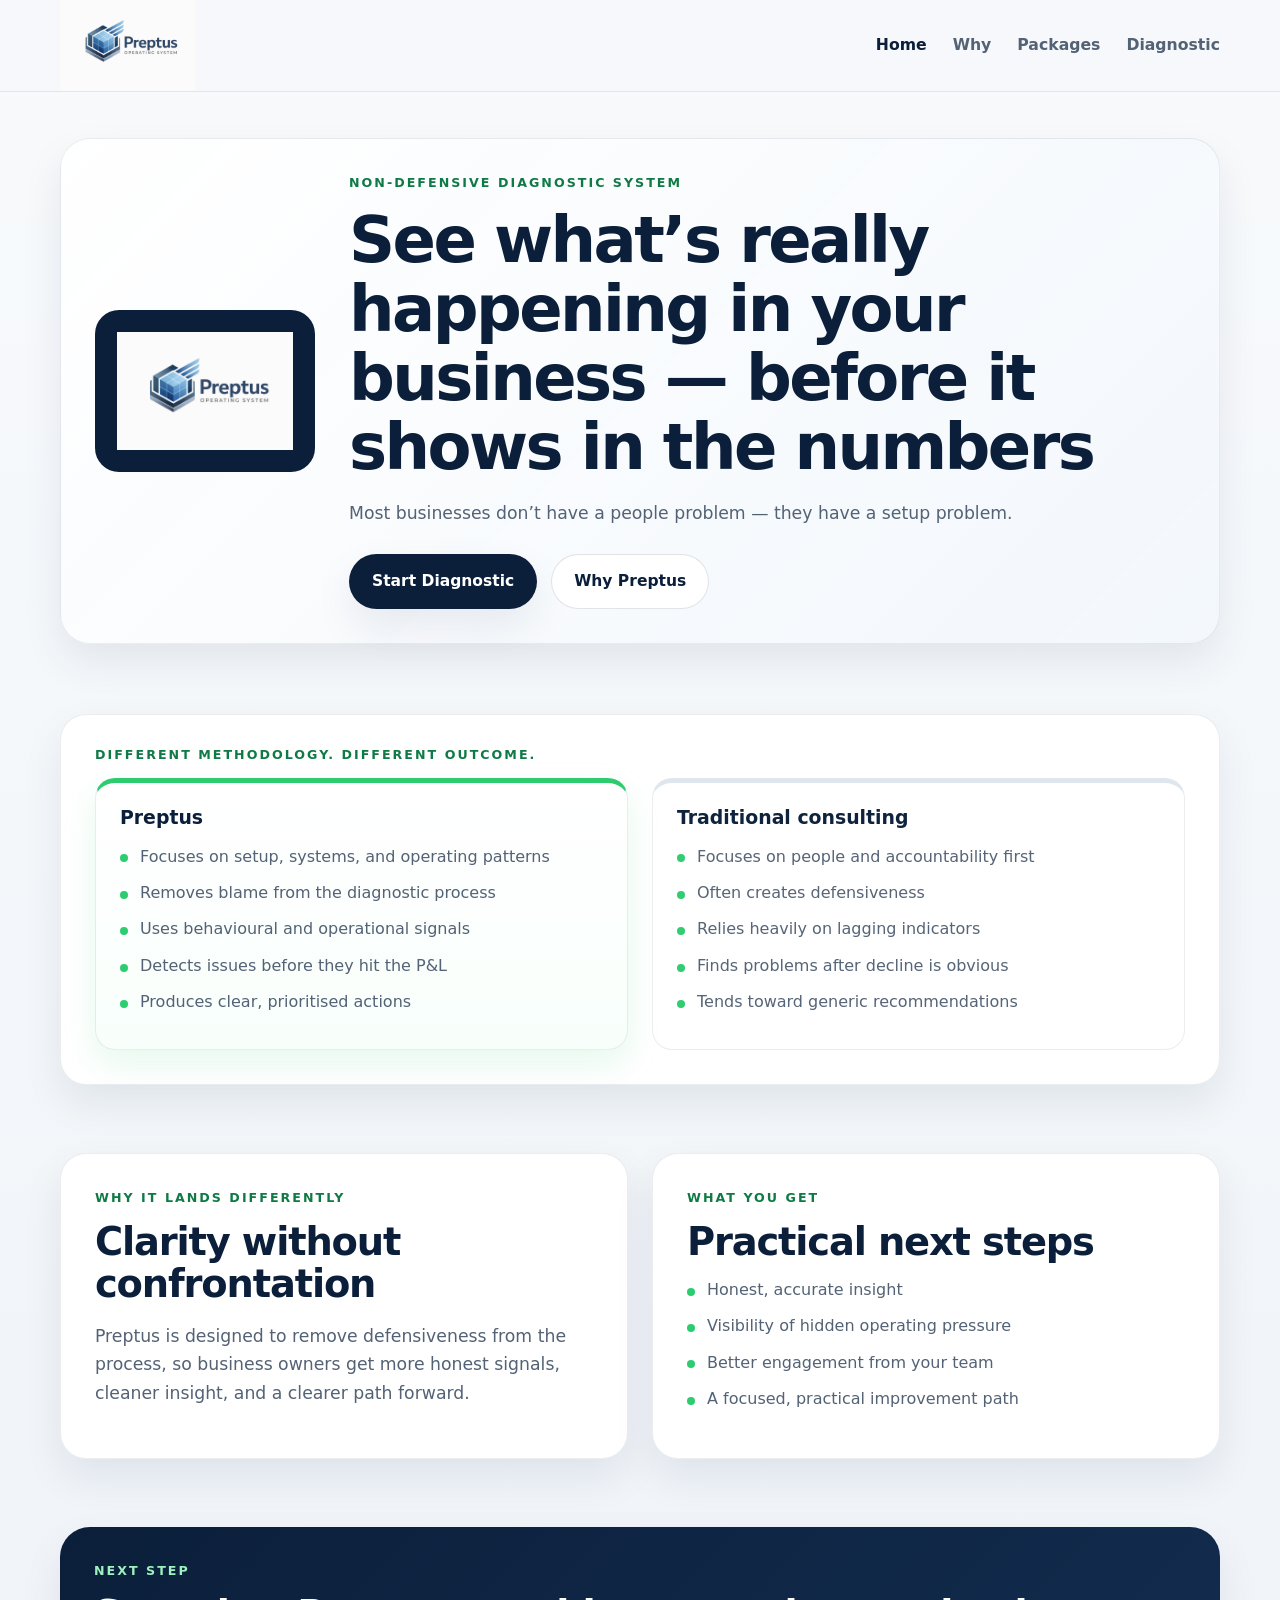
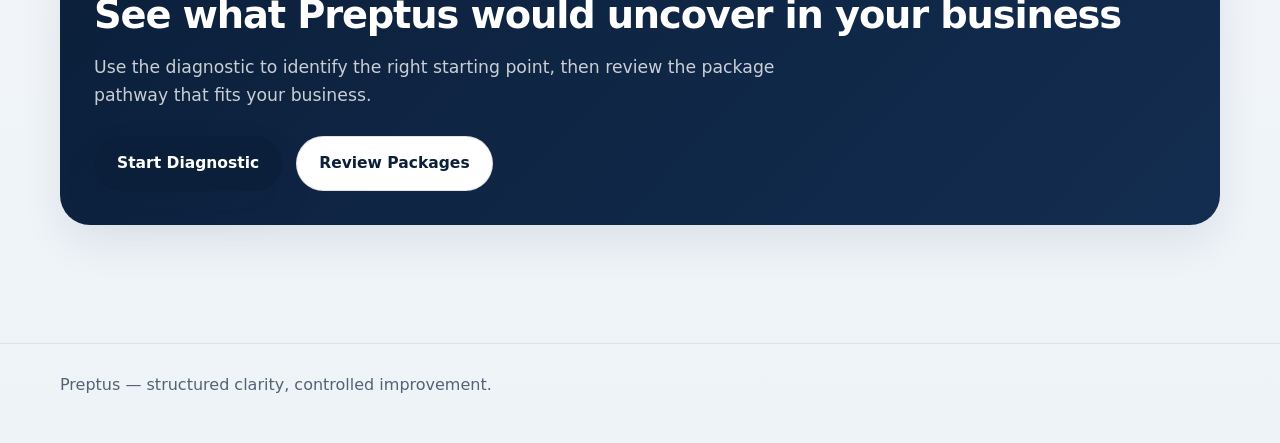
==== commit 0597229e: "Add files via upload" ====
--- a/index.html
+++ b/index.html
@@ -15,10 +15,9 @@
       </a>
       <nav class="nav-links">
         <a class="active" href="index.html">Home</a>
-        <a href="how-it-works.html">How it works</a>
+        <a href="why-preptus.html">Why</a>
+        <a href="packages.html">Packages</a>
         <a href="diagnostic.html">Diagnostic</a>
-        <a href="packages.html">Packages</a>
-        <a href="why-preptus.html">Why Preptus</a>
       </nav>
     </div>
   </header>
@@ -27,77 +26,39 @@
     <section class="hero-band">
       <div class="container">
         <div class="hero-panel">
-          <div class="header-band">
+          <div class="header-band compact-band">
             <div class="logo-box">
               <img src="assets/logo.png" alt="Preptus logo" />
             </div>
             <div>
               <div class="eyebrow">Non-defensive diagnostic system</div>
               <h1>See what’s really happening in your business — before it shows in the numbers</h1>
-              <p class="lead">Most businesses don’t have a people problem — they have a setup problem. Preptus reveals where performance is being lost, without triggering blame or resistance.</p>
+              <p class="lead">Most businesses don’t have a people problem — they have a setup problem.</p>
               <div class="hero-actions">
                 <a class="btn btn-primary" href="diagnostic.html">Start Diagnostic</a>
-                <a class="btn btn-secondary" href="how-it-works.html">Explore the approach</a>
+                <a class="btn btn-secondary" href="why-preptus.html">Why Preptus</a>
               </div>
             </div>
-          </div>
-          <div class="hero-mini-grid">
-            <div class="hero-mini"><strong>Systems, not people</strong><span class="muted">We assess how the business is set up, not who is at fault.</span></div>
-            <div class="hero-mini"><strong>Patterns, not opinions</strong><span class="muted">We identify repeated signals across operations, leadership, stock, and growth.</span></div>
-            <div class="hero-mini"><strong>Early detection</strong><span class="muted">We spot pressure before it becomes visible in reporting.</span></div>
-            <div class="hero-mini"><strong>Practical next steps</strong><span class="muted">You get a clear path forward, not a vague strategy deck.</span></div>
           </div>
         </div>
       </div>
     </section>
 
     <section>
-      <div class="container section-card">
-        <div class="kicker">The problem</div>
-        <h2>Why most businesses never get the full picture</h2>
-        <div class="grid-2">
-          <div>
-            <p class="lead">Traditional reviews often create defensiveness. When people feel judged, they protect themselves — and the truth gets filtered.</p>
-          </div>
-          <div>
-            <ul class="clean">
-              <li>Problems are softened or hidden</li>
-              <li>Leadership gets incomplete insight</li>
-              <li>Teams disengage from the process</li>
-              <li>The real causes remain untouched</li>
+      <div class="container section-card comparison-card">
+        <div class="kicker">Different methodology. Different outcome.</div>
+        <div class="compare-grid compare-home">
+          <div class="compare-cell positive emphasis-first">
+            <h3>Preptus</h3>
+            <ul class="clean clean-strong">
+              <li>Focuses on setup, systems, and operating patterns</li>
+              <li>Removes blame from the diagnostic process</li>
+              <li>Uses behavioural and operational signals</li>
+              <li>Detects issues before they hit the P&amp;L</li>
+              <li>Produces clear, prioritised actions</li>
             </ul>
           </div>
-        </div>
-        <div class="quote-band">When people feel assessed, they defend. When they defend, you don’t get the truth.</div>
-      </div>
-    </section>
-
-    <section>
-      <div class="container grid-3">
-        <article class="step">
-          <div class="badge">01</div>
-          <h3>Extract</h3>
-          <p class="muted">Capture signals across operations, inventory, leadership, supplier dynamics, and growth pressure.</p>
-        </article>
-        <article class="step">
-          <div class="badge">02</div>
-          <h3>Identify</h3>
-          <p class="muted">Find where productivity, clarity, margin, or execution are being quietly eroded.</p>
-        </article>
-        <article class="step">
-          <div class="badge">03</div>
-          <h3>Prioritise</h3>
-          <p class="muted">Turn those findings into a sensible starting point and a practical next move.</p>
-        </article>
-      </div>
-    </section>
-
-    <section>
-      <div class="container section-card">
-        <div class="kicker">Traditional consulting vs Preptus</div>
-        <h2>Different methodology. Different outcome.</h2>
-        <div class="compare-grid">
-          <div class="compare-cell negative">
+          <div class="compare-cell negative subdued-second">
             <h3>Traditional consulting</h3>
             <ul class="clean">
               <li>Focuses on people and accountability first</li>
@@ -107,41 +68,25 @@
               <li>Tends toward generic recommendations</li>
             </ul>
           </div>
-          <div class="compare-cell positive">
-            <h3>Preptus</h3>
-            <ul class="clean">
-              <li>Focuses on setup, systems, and operating patterns</li>
-              <li>Removes blame from the diagnostic process</li>
-              <li>Uses behavioural and operational signals</li>
-              <li>Detects issues before they hit the P&amp;L</li>
-              <li>Produces clear, prioritised actions</li>
-            </ul>
-          </div>
         </div>
       </div>
     </section>
 
     <section>
-      <div class="container grid-2">
+      <div class="container grid-2 spacious-grid">
         <div class="section-card">
-          <div class="kicker">What we typically uncover</div>
-          <h2>Hidden issues rarely stay hidden for free</h2>
-          <ul class="clean">
-            <li>Staff operating outside expected roles</li>
-            <li>Unclear ownership of recurring tasks</li>
-            <li>Reactive stock and ordering behaviour</li>
-            <li>Growth pressure outpacing operational control</li>
-          </ul>
-          <p class="muted">These issues often stay invisible in reporting while quietly costing time, margin, and trust.</p>
+          <div class="kicker">Why it lands differently</div>
+          <h2>Clarity without confrontation</h2>
+          <p class="lead small-lead">Preptus is designed to remove defensiveness from the process, so business owners get more honest signals, cleaner insight, and a clearer path forward.</p>
         </div>
         <div class="section-card">
           <div class="kicker">What you get</div>
-          <h2>Clarity without confrontation</h2>
+          <h2>Practical next steps</h2>
           <ul class="clean">
             <li>Honest, accurate insight</li>
-            <li>Clear visibility of hidden performance pressure</li>
+            <li>Visibility of hidden operating pressure</li>
             <li>Better engagement from your team</li>
-            <li>A focused, practical improvement plan</li>
+            <li>A focused, practical improvement path</li>
           </ul>
         </div>
       </div>
@@ -149,12 +94,12 @@
 
     <section>
       <div class="container cta-panel">
-        <div class="kicker" style="color:#9ef0bf;">Next step</div>
+        <div class="kicker on-dark">Next step</div>
         <h2>See what Preptus would uncover in your business</h2>
-        <p class="lead">Start with the diagnostic, review the approach, or use the package pathway to understand the right level of involvement.</p>
+        <p class="lead">Use the diagnostic to identify the right starting point, then review the package pathway that fits your business.</p>
         <div class="cta-row">
           <a class="btn btn-primary" href="diagnostic.html">Start Diagnostic</a>
-          <a class="btn btn-secondary" href="packages.html">View Packages</a>
+          <a class="btn btn-secondary" href="packages.html">Review Packages</a>
         </div>
       </div>
     </section>
--- a/styles.css
+++ b/styles.css
@@ -7,7 +7,7 @@
   --accent: #2ecc71;
   --accent-2: #0f7a45;
   --shadow: 0 18px 40px rgba(11,31,58,0.08);
-  --radius: 18px;
+  --radius: 20px;
   --max: 1160px;
 }
 * { box-sizing: border-box; }
@@ -17,134 +17,140 @@
   font-family: Inter, ui-sans-serif, system-ui, -apple-system, BlinkMacSystemFont, "Segoe UI", sans-serif;
   background: linear-gradient(180deg, #f8fafc 0%, #eef3f8 100%);
   color: var(--ink);
-  line-height: 1.55;
+  line-height: 1.65;
 }
 a { color: inherit; text-decoration: none; }
 img { max-width: 100%; display: block; }
-.container { width: min(var(--max), calc(100% - 40px)); margin: 0 auto; }
+.container { width: min(var(--max), calc(100% - 56px)); margin: 0 auto; }
 .site-header {
   position: sticky; top: 0; z-index: 30;
   backdrop-filter: blur(10px);
-  background: rgba(246,248,251,0.88);
+  background: rgba(246,248,251,0.92);
   border-bottom: 1px solid rgba(11,31,58,0.08);
 }
-.nav-wrap { display: flex; align-items: center; justify-content: space-between; gap: 24px; min-height: 78px; }
-.brand { display: flex; align-items: center; gap: 14px; min-width: 0; }
-.brand img { width: 130px; height: auto; }
-.brand-mark { font-size: 0.8rem; letter-spacing: 0.14em; text-transform: uppercase; color: var(--muted); }
-.nav-links { display: flex; gap: 22px; align-items: center; flex-wrap: wrap; }
-.nav-links a { color: var(--muted); font-weight: 600; font-size: 0.97rem; }
+.nav-wrap { display: flex; align-items: center; justify-content: space-between; gap: 30px; min-height: 84px; }
+.brand { display: flex; align-items: center; min-width: 0; }
+.brand img { width: 136px; height: auto; }
+.nav-links { display: flex; gap: 26px; align-items: center; flex-wrap: wrap; }
+.nav-links a { color: var(--muted); font-weight: 600; font-size: 0.98rem; }
 .nav-links a:hover, .nav-links a.active { color: var(--ink); }
 .btn {
   display: inline-flex; align-items: center; justify-content: center; gap: 10px;
-  padding: 14px 20px; border-radius: 999px; font-weight: 700; font-size: 0.97rem;
+  padding: 14px 22px; border-radius: 999px; font-weight: 700; font-size: 0.97rem;
   transition: 160ms ease; border: 1px solid transparent; cursor: pointer;
 }
 .btn-primary { background: var(--ink); color: white; box-shadow: var(--shadow); }
 .btn-primary:hover { transform: translateY(-1px); }
 .btn-secondary { background: white; color: var(--ink); border-color: rgba(11,31,58,0.12); }
 .btn-secondary:hover { border-color: rgba(11,31,58,0.24); }
-.hero-band {
-  padding: 34px 0 26px;
-}
+.hero-band { padding: 46px 0 36px; }
 .hero-panel {
   background: linear-gradient(135deg, rgba(255,255,255,0.98), rgba(242,247,252,0.96));
   border: 1px solid rgba(11,31,58,0.08);
-  border-radius: 28px;
+  border-radius: 30px;
   box-shadow: var(--shadow);
-  padding: 26px;
+  padding: 34px;
 }
 .header-band {
   display: grid;
   grid-template-columns: 240px 1fr;
-  gap: 28px;
+  gap: 34px;
   align-items: center;
 }
+.compact-band { grid-template-columns: 220px 1fr; }
 .header-band .logo-box {
   background: #0b1f3a;
-  border-radius: 22px;
-  padding: 18px;
-  display: grid; place-items: center;
-  min-height: 144px;
+  border-radius: 24px;
+  padding: 22px;
+  display: grid;
+  place-items: center;
+  min-height: 156px;
 }
-.header-band .logo-box img { width: 170px; object-fit: contain; }
-.eyebrow {
-  font-size: 0.8rem; text-transform: uppercase; letter-spacing: 0.16em;
-  color: var(--accent-2); font-weight: 800; margin-bottom: 10px;
+.header-band .logo-box img { width: 178px; object-fit: contain; }
+.eyebrow, .kicker {
+  font-size: 0.79rem; text-transform: uppercase; letter-spacing: 0.16em;
+  color: var(--accent-2); font-weight: 800; margin-bottom: 12px;
 }
-h1, h2, h3 { margin: 0 0 12px; line-height: 1.08; }
-h1 { font-size: clamp(2.2rem, 5vw, 4.35rem); letter-spacing: -0.04em; }
-h2 { font-size: clamp(1.6rem, 3vw, 2.6rem); letter-spacing: -0.03em; }
+.on-dark { color: #9ef0bf; }
+h1, h2, h3 { margin: 0 0 14px; line-height: 1.08; }
+h1 { font-size: clamp(2.2rem, 5vw, 4.1rem); letter-spacing: -0.04em; }
+h2 { font-size: clamp(1.6rem, 3vw, 2.45rem); letter-spacing: -0.03em; }
 h3 { font-size: 1.18rem; }
-.lead { font-size: 1.08rem; color: var(--muted); max-width: 60ch; }
-.hero-actions, .cta-row { display: flex; flex-wrap: wrap; gap: 14px; margin-top: 22px; }
-main { padding-bottom: 70px; }
-section { padding: 26px 0; }
+.lead { font-size: 1.08rem; color: var(--muted); max-width: 62ch; }
+.small-lead { max-width: 48ch; }
+.hero-actions, .cta-row { display: flex; flex-wrap: wrap; gap: 14px; margin-top: 26px; }
+main { padding-bottom: 84px; }
+section { padding: 34px 0; }
 .section-card {
   background: var(--panel);
   border: 1px solid rgba(11,31,58,0.08);
-  border-radius: 24px;
+  border-radius: 26px;
   box-shadow: var(--shadow);
-  padding: 26px;
+  padding: 34px;
 }
-.kicker { color: var(--accent-2); text-transform: uppercase; letter-spacing: 0.16em; font-size: 0.78rem; font-weight: 800; margin-bottom: 10px; }
-.grid-2, .grid-3, .grid-4 { display: grid; gap: 18px; }
+.grid-2, .grid-3, .grid-4 { display: grid; gap: 24px; }
 .grid-2 { grid-template-columns: repeat(2, minmax(0, 1fr)); }
 .grid-3 { grid-template-columns: repeat(3, minmax(0, 1fr)); }
 .grid-4 { grid-template-columns: repeat(4, minmax(0, 1fr)); }
+.spacious-grid { align-items: stretch; }
 .stat, .card, .feature, .step, .compare-cell, .quote-block {
   background: #fff;
   border: 1px solid rgba(11,31,58,0.08);
   border-radius: var(--radius);
-  padding: 20px;
+  padding: 24px;
 }
-.stat strong, .metric { display: block; font-size: 1.65rem; letter-spacing: -0.04em; margin-bottom: 6px; }
 .muted { color: var(--muted); }
 ul.clean { list-style: none; padding: 0; margin: 0; }
-ul.clean li { position: relative; padding-left: 18px; margin: 8px 0; color: var(--muted); }
-ul.clean li::before { content: ""; width: 8px; height: 8px; border-radius: 50%; background: var(--accent); position: absolute; left: 0; top: 0.58em; }
-.compare-grid { display: grid; grid-template-columns: repeat(2, minmax(0, 1fr)); gap: 18px; margin-top: 18px; }
-.compare-cell h3 { margin-bottom: 14px; }
+ul.clean li { position: relative; padding-left: 20px; margin: 10px 0; color: var(--muted); }
+ul.clean li::before { content: ""; width: 8px; height: 8px; border-radius: 50%; background: var(--accent); position: absolute; left: 0; top: 0.68em; }
+.clean-strong li { color: var(--ink); }
+.compare-grid { display: grid; grid-template-columns: repeat(2, minmax(0, 1fr)); gap: 24px; margin-top: 12px; }
+.compare-cell h3 { margin-bottom: 16px; }
 .compare-cell.negative { border-top: 5px solid #dfe6ee; }
-.compare-cell.positive { border-top: 5px solid var(--accent); }
+.compare-cell.positive { border-top: 5px solid var(--accent); background: linear-gradient(180deg, #ffffff 0%, #f8fffb 100%); }
+.comparison-card { padding-top: 30px; }
+.emphasis-first { box-shadow: 0 14px 34px rgba(46,204,113,0.12); }
+.subdued-second { opacity: 0.98; }
 .quote-band {
-  border-left: 5px solid var(--accent); padding: 18px 22px; background: rgba(46,204,113,0.08);
-  border-radius: 16px; font-weight: 700; font-size: 1.05rem;
+  border-left: 5px solid var(--accent); padding: 20px 24px; background: rgba(46,204,113,0.08);
+  border-radius: 18px; font-weight: 700; font-size: 1.05rem; margin-top: 24px;
 }
 .cta-panel {
   background: linear-gradient(135deg, #0b1f3a 0%, #132d50 100%);
-  color: white; border-radius: 28px; padding: 28px; box-shadow: var(--shadow);
+  color: white; border-radius: 30px; padding: 34px; box-shadow: var(--shadow);
 }
 .cta-panel .lead, .cta-panel .muted { color: rgba(255,255,255,0.78); }
-.footer { border-top: 1px solid rgba(11,31,58,0.08); padding: 24px 0 40px; color: var(--muted); }
-.table {
-  width: 100%; border-collapse: separate; border-spacing: 0; overflow: hidden;
-  border: 1px solid rgba(11,31,58,0.08); border-radius: 18px; margin-top: 16px;
-}
-.table th, .table td { padding: 16px; text-align: left; vertical-align: top; }
-.table th { background: #edf3f8; }
-.table tr + tr td { border-top: 1px solid rgba(11,31,58,0.08); }
-.badge { display: inline-flex; padding: 7px 12px; border-radius: 999px; background: rgba(46,204,113,0.12); color: var(--accent-2); font-weight: 800; font-size: 0.82rem; }
-.package-card { position: relative; overflow: hidden; }
+.footer { border-top: 1px solid rgba(11,31,58,0.08); padding: 28px 0 44px; color: var(--muted); }
+.badge { display: inline-flex; padding: 8px 13px; border-radius: 999px; background: rgba(46,204,113,0.12); color: var(--accent-2); font-weight: 800; font-size: 0.82rem; margin-bottom: 14px; }
+.badge-special { background: rgba(11,31,58,0.09); color: var(--ink); }
+.package-card { position: relative; overflow: hidden; min-height: 220px; }
 .package-card::after {
   content: ""; position: absolute; inset: auto -20px -40px auto; width: 120px; height: 120px;
   background: radial-gradient(circle, rgba(46,204,113,0.16), transparent 70%);
 }
-.small { font-size: 0.95rem; }
-.hero-mini-grid { display: grid; grid-template-columns: repeat(4, minmax(0, 1fr)); gap: 16px; margin-top: 22px; }
-.hero-mini { padding: 18px; border-radius: 18px; background: white; border: 1px solid rgba(11,31,58,0.08); }
-.hero-mini strong { display: block; margin-bottom: 6px; }
+.package-grid { margin-top: 22px; }
+.section-title-tight { margin-bottom: 6px; }
+.separated-offer { display: grid; gap: 24px; }
+.offer-divider {
+  display: flex; align-items: end; justify-content: space-between; gap: 20px;
+  padding-bottom: 6px; border-bottom: 1px solid rgba(11,31,58,0.1);
+}
+.special-tile-row { display: grid; grid-template-columns: minmax(0, 1fr); }
+.package-card-special { border-color: rgba(11,31,58,0.14); background: linear-gradient(180deg, #ffffff 0%, #f4f7fb 100%); }
+.feature { min-height: 184px; }
 @media (max-width: 980px) {
-  .header-band { grid-template-columns: 1fr; }
-  .header-band .logo-box { min-height: 120px; }
-  .grid-2, .grid-3, .grid-4, .compare-grid, .hero-mini-grid { grid-template-columns: 1fr; }
-  .nav-wrap { padding: 12px 0; align-items: flex-start; }
-  .nav-links { gap: 14px; }
+  .header-band, .compact-band { grid-template-columns: 1fr; }
+  .header-band .logo-box { min-height: 124px; }
+  .grid-2, .grid-3, .grid-4, .compare-grid { grid-template-columns: 1fr; }
+  .nav-wrap { padding: 14px 0; align-items: flex-start; }
+  .nav-links { gap: 16px; }
 }
 @media (max-width: 720px) {
-  .container { width: min(var(--max), calc(100% - 24px)); }
-  .hero-panel, .section-card, .cta-panel { padding: 20px; }
-  .brand img { width: 112px; }
+  .container { width: min(var(--max), calc(100% - 28px)); }
+  .hero-panel, .section-card, .cta-panel { padding: 24px; }
+  .brand img { width: 116px; }
   .nav-wrap { flex-direction: column; }
+  .nav-links { width: 100%; justify-content: space-between; gap: 10px 16px; }
   .hero-actions .btn, .cta-row .btn { width: 100%; }
+  section { padding: 28px 0; }
 }
